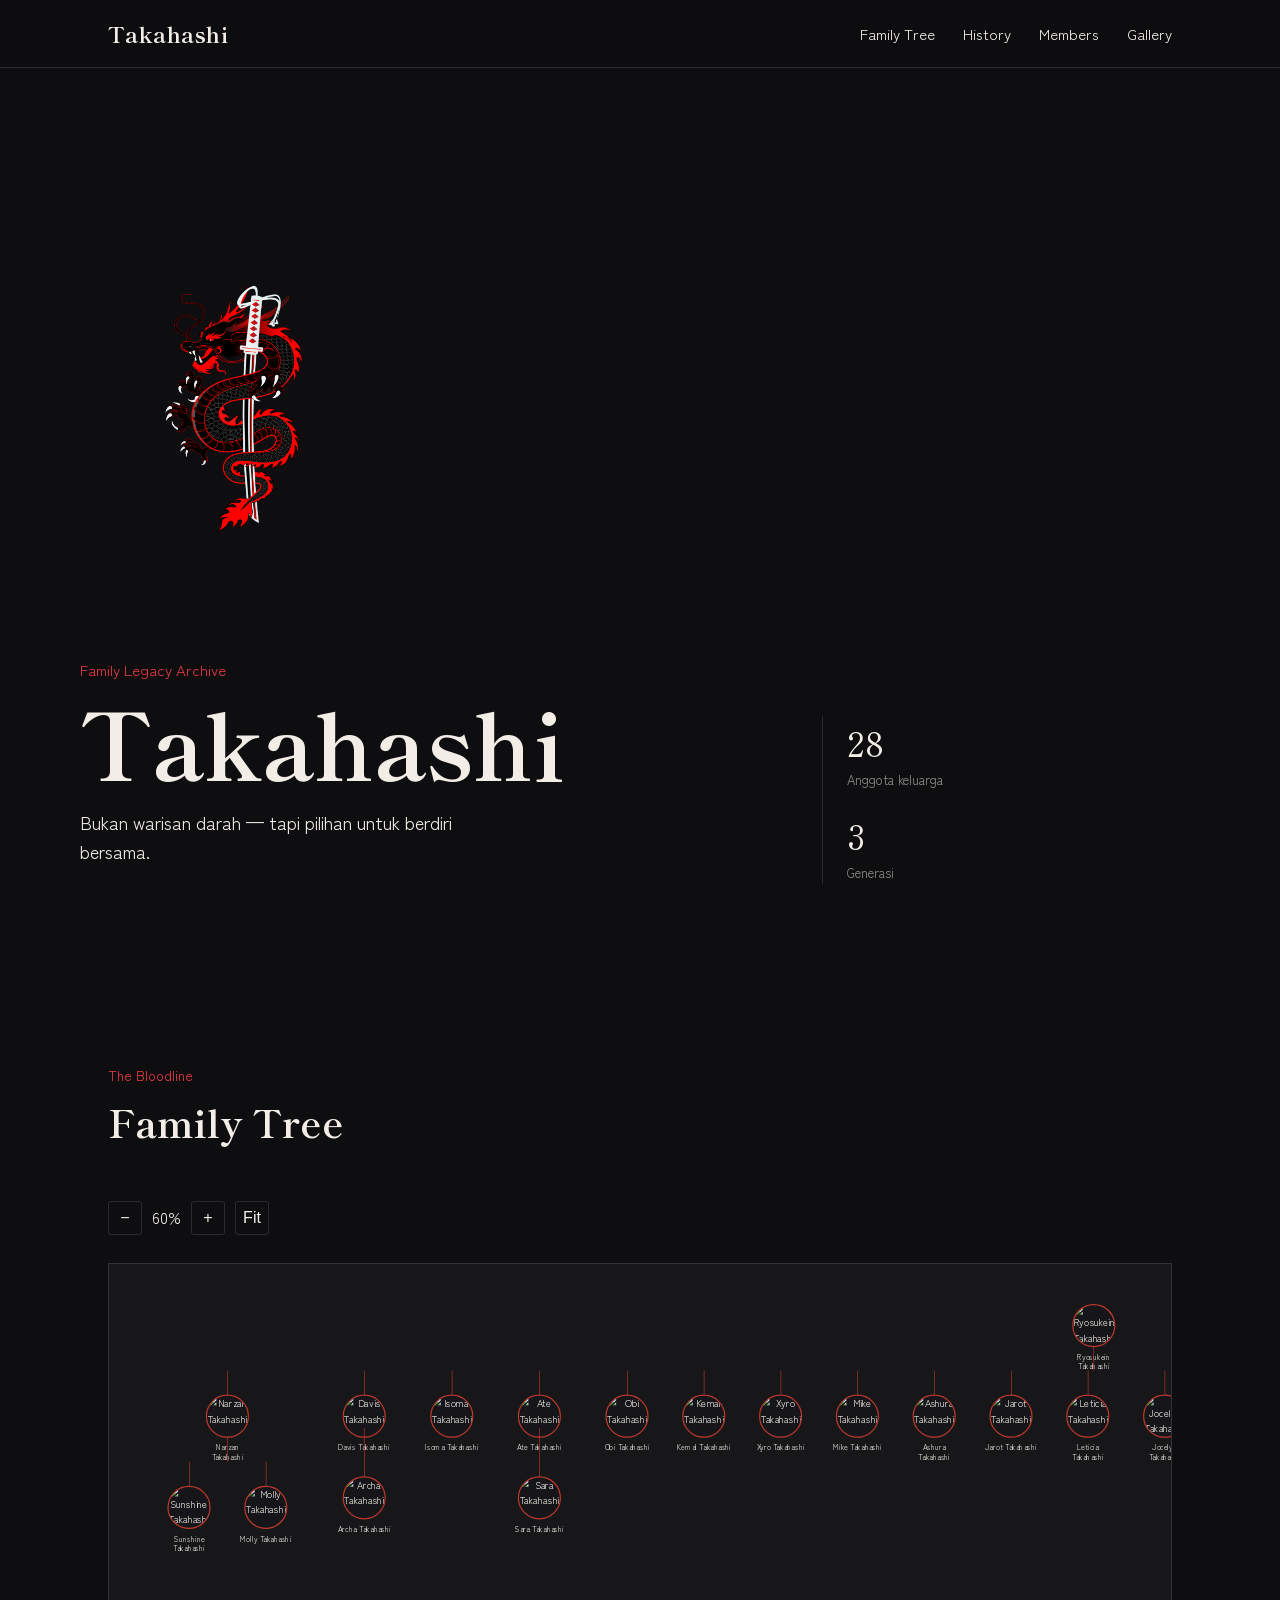
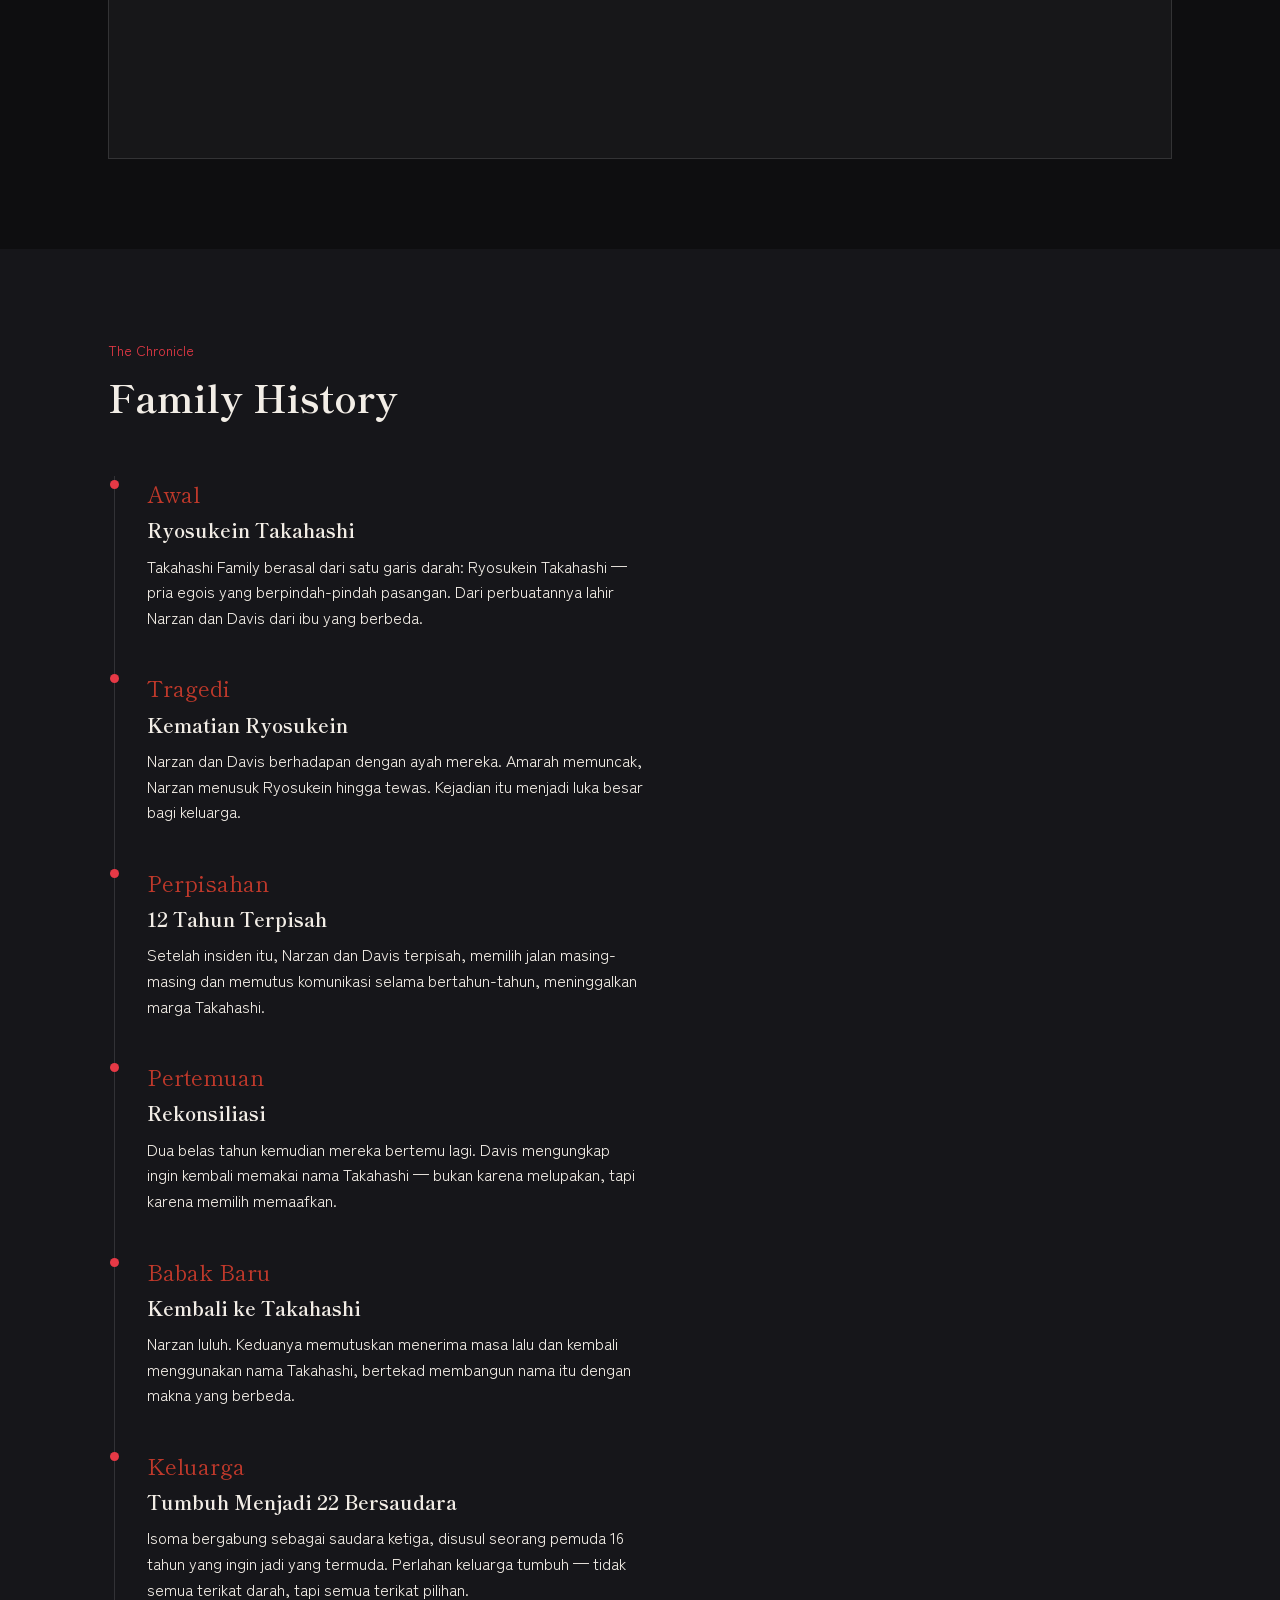
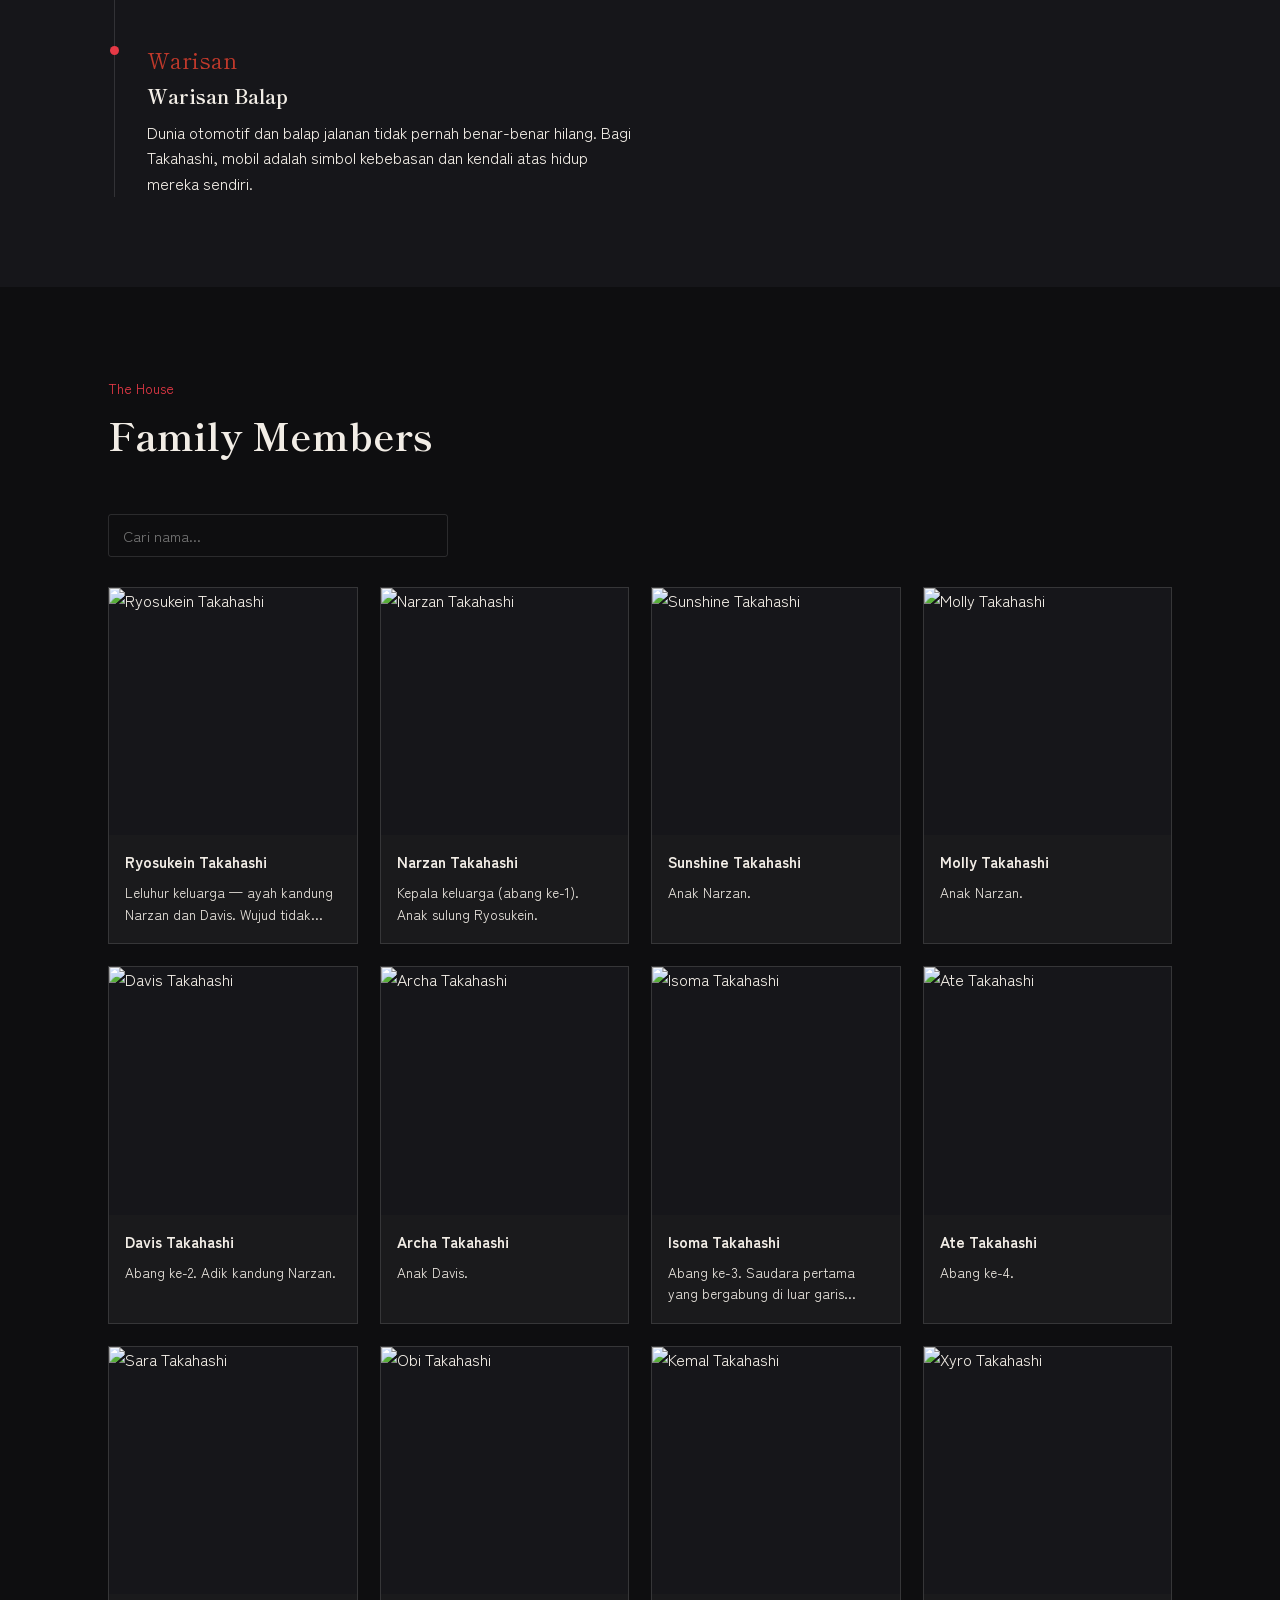
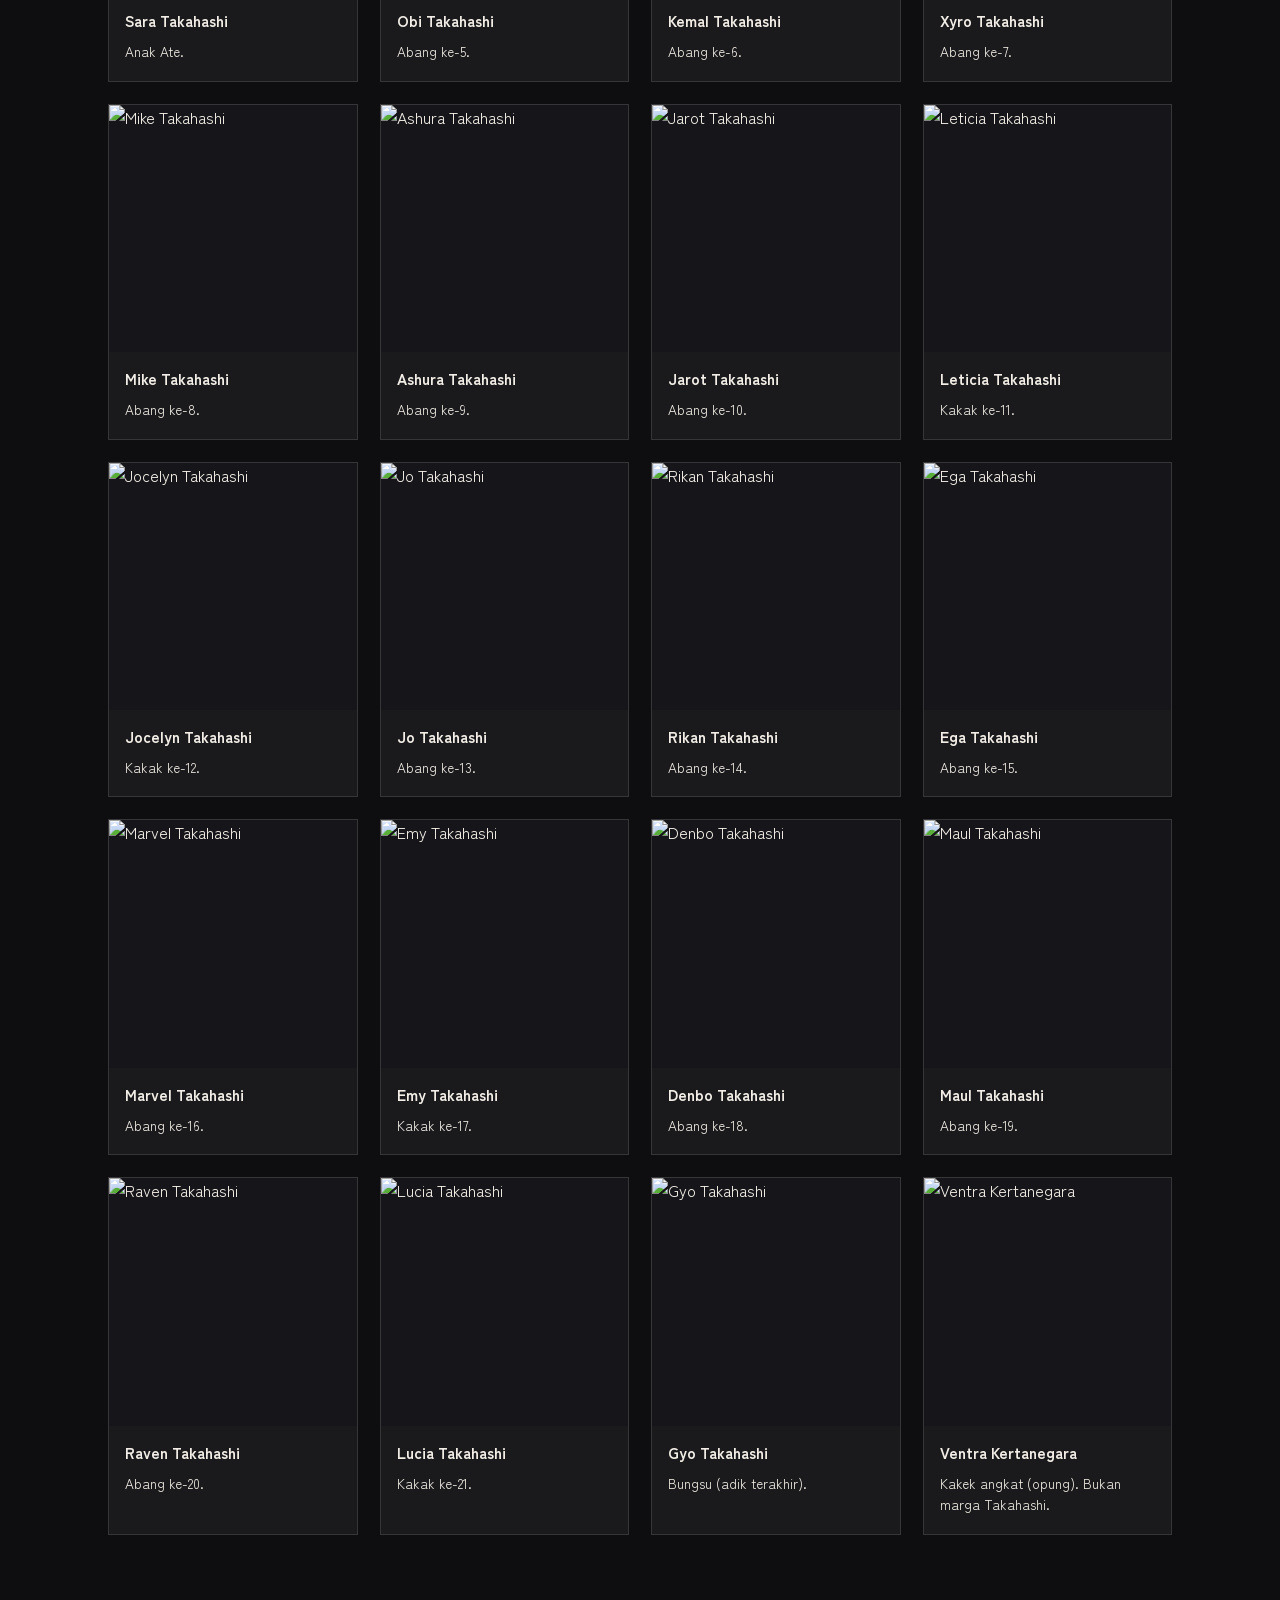
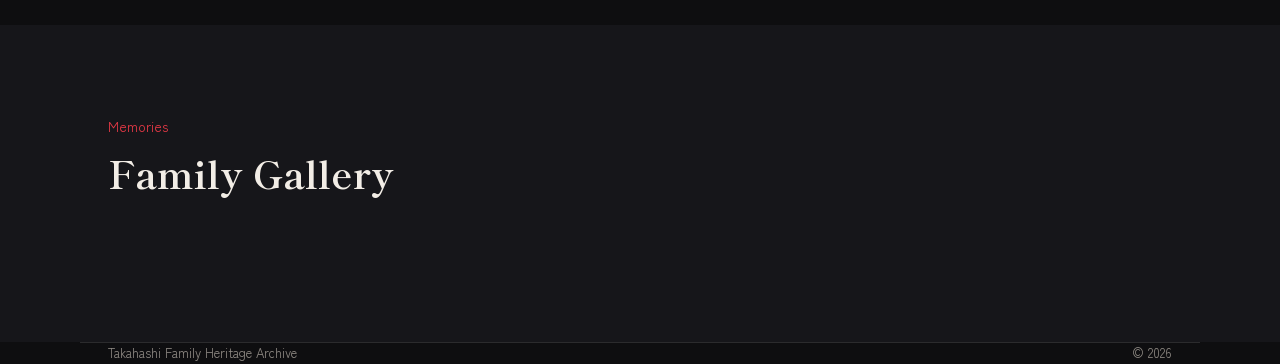
==== index.html @ 00a3cd81 "logo gede + fix tree" ====
<!doctype html>
<html lang="id">
<head>
  <meta charset="UTF-8" />
  <meta name="viewport" content="width=device-width, initial-scale=1.0" />
  <title>Takahashi — Family Legacy</title>
  <meta name="description" content="Silsilah, sejarah, dan galeri keluarga Takahashi." />
  <link rel="stylesheet" href="style.css" />
</head>
<body>

  <nav class="nav">
    <div class="wrap">
      <div class="brand" id="brand-name">Takahashi</div>
      <ul class="nav-links">
        <li><a href="#tree">Family Tree</a></li>
        <li><a href="#history">History</a></li>
        <li><a href="#members">Members</a></li>
        <li><a href="#gallery">Gallery</a></li>
      </ul>
    </div>
  </nav>

  <header class="hero wrap">
    <div>
      <div class="hero-crest" id="hero-crest">高</div>
      <img class="hero-crest-img" id="hero-crest-img" alt="Lambang keluarga" hidden />
      <video class="hero-logo-video" id="hero-logo-video" autoplay loop muted playsinline hidden></video>
      <div class="hero-eyebrow">Family Legacy Archive</div>
      <h1 id="hero-name">Takahashi</h1>
      <p class="tagline" id="hero-tagline"></p>
    </div>
    <div class="hero-stats">
      <div>
        <div class="stat-num" id="stat-members">0</div>
        <div class="stat-label">Anggota keluarga</div>
      </div>
      <div>
        <div class="stat-num" id="stat-generations">0</div>
        <div class="stat-label">Generasi</div>
      </div>
    </div>
  </header>

  <section id="tree">
    <div class="wrap">
      <div class="section-head">
        <div class="kicker">The Bloodline</div>
        <h2>Family Tree</h2>
      </div>
      <div class="tree-controls">
        <button id="zoom-out" aria-label="Perkecil">−</button>
        <span id="zoom-label">100%</span>
        <button id="zoom-in" aria-label="Perbesar">+</button>
        <button id="zoom-reset" aria-label="Reset zoom">Fit</button>
      </div>
      <div class="tree-scroll">
        <div class="tree-zoom" id="tree-zoom">
          <div id="tree-list"></div>
        </div>
      </div>
    </div>
  </section>

  <section id="history" class="alt">
    <div class="wrap">
      <div class="section-head">
        <div class="kicker">The Chronicle</div>
        <h2>Family History</h2>
      </div>
      <div class="timeline" id="history-list"></div>
    </div>
  </section>

  <section id="members">
    <div class="wrap">
      <div class="section-head">
        <div class="kicker">The House</div>
        <h2>Family Members</h2>
      </div>
      <div class="members-toolbar">
        <input type="text" id="member-search" placeholder="Cari nama..." />
      </div>
      <div class="members-grid" id="members-grid"></div>
    </div>
  </section>

  <section id="gallery" class="alt">
    <div class="wrap">
      <div class="section-head">
        <div class="kicker">Memories</div>
        <h2>Family Gallery</h2>
      </div>
      <div class="gallery-grid" id="gallery-grid"></div>
    </div>
  </section>

  <footer class="wrap">
    <div><span id="footer-name">Takahashi</span> Family Heritage Archive</div>
    <div>&copy; <span id="year"></span></div>
  </footer>

  <!-- Member detail modal -->
  <div class="overlay" id="member-overlay">
    <div class="modal" id="member-modal"></div>
  </div>

  <!-- Gallery lightbox -->
  <div class="overlay" id="gallery-overlay">
    <div class="modal lightbox" id="lightbox"></div>
  </div>

  <!-- Firebase CDN (compat) -->
  <script src="https://www.gstatic.com/firebasejs/10.13.1/firebase-app-compat.js"></script>
  <script src="https://www.gstatic.com/firebasejs/10.13.1/firebase-auth-compat.js"></script>
  <script src="https://www.gstatic.com/firebasejs/10.13.1/firebase-firestore-compat.js"></script>
  <script src="firebase-config.js"></script>
  <script src="data.js"></script>
  <script src="script.js"></script>
  <script>document.getElementById("year").textContent = new Date().getFullYear();</script>
</body>
</html>
---- style.css ----
@import url('https://fonts.googleapis.com/css2?family=Shippori+Mincho:wght@500;700&family=Zen+Kaku+Gothic+New:wght@400;500;700&display=swap');

:root {
  --ink: #f2ede6;
  --washi: #0e0e10;
  --washi-deep: #16161a;
  --indigo: #c0392b;
  --vermillion: #e63946;
  --stone: #8f8a84;
  --line: rgba(255, 255, 255, 0.12);
  --radius: 3px;
  --max-w: 1120px;
}

* { box-sizing: border-box; }

html { scroll-behavior: smooth; }

body {
  margin: 0;
  background: var(--washi);
  color: var(--ink);
  font-family: 'Zen Kaku Gothic New', sans-serif;
  line-height: 1.6;
}

h1, h2, h3, .brand { font-family: 'Shippori Mincho', serif; }

a { color: inherit; }

img { max-width: 100%; display: block; }

.wrap { max-width: var(--max-w); margin: 0 auto; padding: 0 28px; }

/* ---------- Nav ---------- */
.nav {
  position: sticky;
  top: 0;
  z-index: 40;
  background: rgba(14, 14, 16, 0.9);
  backdrop-filter: blur(6px);
  border-bottom: 1px solid var(--line);
}
.nav .wrap {
  display: flex;
  align-items: center;
  justify-content: space-between;
  padding-top: 16px;
  padding-bottom: 16px;
}
.brand { font-size: 22px; font-weight: 700; letter-spacing: 0.02em; }
.nav-links { display: flex; gap: 28px; list-style: none; margin: 0; padding: 0; }
.nav-links a {
  text-decoration: none;
  font-size: 15px;
  color: var(--ink);
  border-bottom: 1px solid transparent;
  padding-bottom: 2px;
  transition: border-color 0.2s ease;
}
.nav-links a:hover { border-color: var(--vermillion); }

/* ---------- Hero ---------- */
.hero {
  padding: 110px 0 90px;
  display: grid;
  grid-template-columns: 1.3fr 0.7fr;
  gap: 40px;
  align-items: end;
}
.hero-crest {
  width: 96px; height: 96px;
  border-radius: 50%;
  background: var(--vermillion);
  color: var(--washi);
  font-family: 'Shippori Mincho', serif;
  font-size: 46px;
  line-height: 96px;
  text-align: center;
  margin-bottom: 20px;
  box-shadow: 0 0 0 4px var(--washi), 0 0 0 5px var(--indigo);
}
.hero-crest-img {
  max-width: 340px;
  max-height: 460px;
  width: auto;
  height: auto;
  object-fit: contain;
  margin-bottom: 20px;
}
.hero-logo-video {
  width: 160px; height: 160px;
  object-fit: contain;
  margin-bottom: 20px;
}
.hero-eyebrow { color: var(--vermillion); font-size: 15px; margin-bottom: 14px; }
.hero h1 {
  font-size: clamp(48px, 8vw, 92px);
  line-height: 0.98;
  margin: 0 0 22px;
}
.hero p.tagline {
  font-size: 18px;
  max-width: 46ch;
  color: var(--ink);
}
.hero-stats {
  display: flex;
  flex-direction: column;
  gap: 18px;
  border-left: 1px solid var(--line);
  padding-left: 24px;
}
.hero-stats .stat-num { font-family: 'Shippori Mincho', serif; font-size: 34px; }
.hero-stats .stat-label { font-size: 13px; color: var(--stone); }

/* ---------- Sections ---------- */
section { padding: 90px 0; }
section.alt { background: var(--washi-deep); }
.section-head { margin-bottom: 48px; }
.section-head .kicker { color: var(--vermillion); font-size: 14px; margin-bottom: 6px; }
.section-head h2 { font-size: 38px; margin: 0; }

/* ---------- Tree ---------- */
.tree-controls {
  display: flex;
  align-items: center;
  gap: 10px;
  margin-bottom: 28px;
}
.tree-controls button {
  border: 1px solid var(--line);
  background: transparent;
  width: 34px;
  height: 34px;
  border-radius: var(--radius);
  cursor: pointer;
  font-size: 16px;
  color: var(--ink);
}
.tree-controls button:hover { border-color: var(--indigo); color: var(--indigo); }
.tree-scroll {
  overflow: auto;
  border: 1px solid var(--line);
  background: rgba(255,255,255,0.04);
  padding: 40px 20px;
}
.tree-zoom { transform-origin: top left; transition: transform 0.15s ease; }

.tree-list, .tree-list ul {
  list-style: none;
  margin: 0;
  padding: 0;
  display: flex;
  justify-content: center;
  min-width: max-content;
}
.tree-list ul { padding-top: 40px; }
.tree-list li {
  position: relative;
  display: flex;
  flex-direction: column;
  align-items: center;
  padding: 0 18px;
}
.tree-list li li::before {
  content: "";
  position: absolute;
  top: -40px;
  left: 50%;
  width: 1px;
  height: 40px;
  background: var(--indigo);
}
.tree-list > li > ul > li::after {
  content: "";
  position: absolute;
  top: -1px;
  height: 1px;
  background: var(--indigo);
}
.tree-list ul { position: relative; }
.tree-list ul::before {
  content: "";
  position: absolute;
  top: 0;
  left: 50%;
  width: 1px;
  height: 40px;
  background: var(--indigo);
  transform: translateX(-50%) translateY(-40px);
}

.unit { display: flex; align-items: center; gap: 4px; }
.unit .plus { color: var(--stone); font-size: 13px; padding: 0 2px; }

.node {
  width: 92px;
  text-align: center;
  cursor: pointer;
}
.node .photo-wrap {
  width: 72px;
  height: 72px;
  margin: 0 auto 8px;
  border-radius: 50%;
  overflow: hidden;
  border: 2px solid var(--indigo);
  position: relative;
  background: var(--washi-deep);
}
.node.deceased .photo-wrap { border-color: var(--stone); }
.node.deceased .photo-wrap img { filter: grayscale(1) contrast(0.95) brightness(1.02); }
.node .photo-wrap img { width: 100%; height: 100%; object-fit: cover; }
.node .seal {
  position: absolute;
  bottom: -2px;
  right: -2px;
  width: 18px;
  height: 18px;
  border-radius: 50%;
  background: var(--vermillion);
  border: 2px solid var(--washi);
}
.node .name { font-size: 12.5px; line-height: 1.25; }
.node .years { font-size: 11px; color: var(--stone); }

/* ---------- History ---------- */
.timeline { border-left: 1px solid var(--line); margin-left: 6px; }
.tl-item { position: relative; padding: 0 0 40px 32px; }
.tl-item::before {
  content: "";
  position: absolute;
  left: -5px;
  top: 4px;
  width: 9px;
  height: 9px;
  border-radius: 50%;
  background: var(--vermillion);
}
.tl-item .tl-year { font-family: 'Shippori Mincho', serif; font-size: 22px; color: var(--indigo); }
.tl-item h3 { margin: 4px 0 8px; font-size: 19px; }
.tl-item p { margin: 0; max-width: 62ch; color: var(--ink); }
.tl-item:last-child { padding-bottom: 0; }

/* ---------- Members ---------- */
.members-toolbar { margin-bottom: 30px; }
.members-toolbar input {
  width: 100%;
  max-width: 340px;
  padding: 10px 14px;
  border: 1px solid var(--line);
  background: transparent;
  font-family: inherit;
  font-size: 15px;
  border-radius: var(--radius);
}
.members-grid {
  display: grid;
  grid-template-columns: repeat(auto-fill, minmax(210px, 1fr));
  gap: 22px;
}
.card {
  border: 1px solid var(--line);
  background: rgba(255,255,255,0.05);
  cursor: pointer;
  overflow: hidden;
}
.card .thumb { width: 100%; aspect-ratio: 1; overflow: hidden; background: var(--washi-deep); }
.card .thumb img { width: 100%; height: 100%; object-fit: cover; }
.card.deceased .thumb img { filter: grayscale(1); }
.card .card-body { padding: 14px 16px 18px; }
.card .card-name { font-weight: 700; font-size: 15.5px; margin-bottom: 2px; }
.card .card-years { font-size: 13px; color: var(--stone); margin-bottom: 8px; }
.card .card-bio { font-size: 13.5px; color: var(--ink); display: -webkit-box; -webkit-line-clamp: 2; -webkit-box-orient: vertical; overflow: hidden; }

/* ---------- Gallery ---------- */
.gallery-grid {
  columns: 3 220px;
  column-gap: 16px;
}
.gallery-item {
  break-inside: avoid;
  margin-bottom: 16px;
  cursor: pointer;
  position: relative;
  overflow: hidden;
  border: 1px solid var(--line);
}
.gallery-item img { width: 100%; display: block; transition: transform 0.3s ease; }
.gallery-item:hover img { transform: scale(1.04); }
.gallery-item .cap {
  position: absolute; inset: auto 0 0 0;
  background: linear-gradient(0deg, rgba(28,27,26,0.75), transparent);
  color: #fff;
  font-size: 12.5px;
  padding: 18px 10px 8px;
}

/* ---------- Modal ---------- */
.overlay {
  position: fixed; inset: 0;
  background: rgba(28,27,26,0.55);
  display: none;
  align-items: center;
  justify-content: center;
  padding: 24px;
  z-index: 100;
}
.overlay.open { display: flex; }
.modal {
  background: var(--washi);
  max-width: 480px;
  width: 100%;
  padding: 32px;
  position: relative;
  border-top: 3px solid var(--vermillion);
}
.modal .close-btn {
  position: absolute; top: 14px; right: 16px;
  background: none; border: none; font-size: 20px; cursor: pointer; color: var(--stone);
}
.modal .modal-photo {
  width: 96px; height: 96px; border-radius: 50%; overflow: hidden;
  margin-bottom: 16px; border: 2px solid var(--indigo);
}
.modal.deceased .modal-photo { border-color: var(--stone); }
.modal.deceased .modal-photo img { filter: grayscale(1); }
.modal .modal-photo img { width: 100%; height: 100%; object-fit: cover; }
.modal h3 { font-size: 24px; margin: 0 0 4px; }
.modal .modal-years { color: var(--stone); font-size: 14px; margin-bottom: 4px; }
.modal .modal-status { color: var(--vermillion); font-size: 13px; margin-bottom: 14px; }
.modal .modal-bio { font-size: 15px; }

.lightbox img { max-width: 90vw; max-height: 82vh; border: none; }
.lightbox .cap { position: static; background: none; color: var(--ink); text-align: center; margin-top: 10px; font-size: 14px; }

/* ---------- Footer ---------- */
footer {
  border-top: 1px solid var(--line);
  padding: 36px 0;
  font-size: 13px;
  color: var(--stone);
  display: flex;
  justify-content: space-between;
}

/* ---------- Responsive ---------- */
@media (max-width: 760px) {
  .hero { grid-template-columns: 1fr; }
  .hero-stats { flex-direction: row; border-left: none; border-top: 1px solid var(--line); padding: 18px 0 0; gap: 28px; }
  .nav-links { gap: 16px; }
  .nav-links a { font-size: 13px; }
  .gallery-grid { columns: 2 160px; }
  footer { flex-direction: column; gap: 6px; }
}

@media (prefers-reduced-motion: reduce) {
  html { scroll-behavior: auto; }
  * { transition: none !important; }
}

:focus-visible { outline: 2px solid var(--indigo); outline-offset: 2px; }
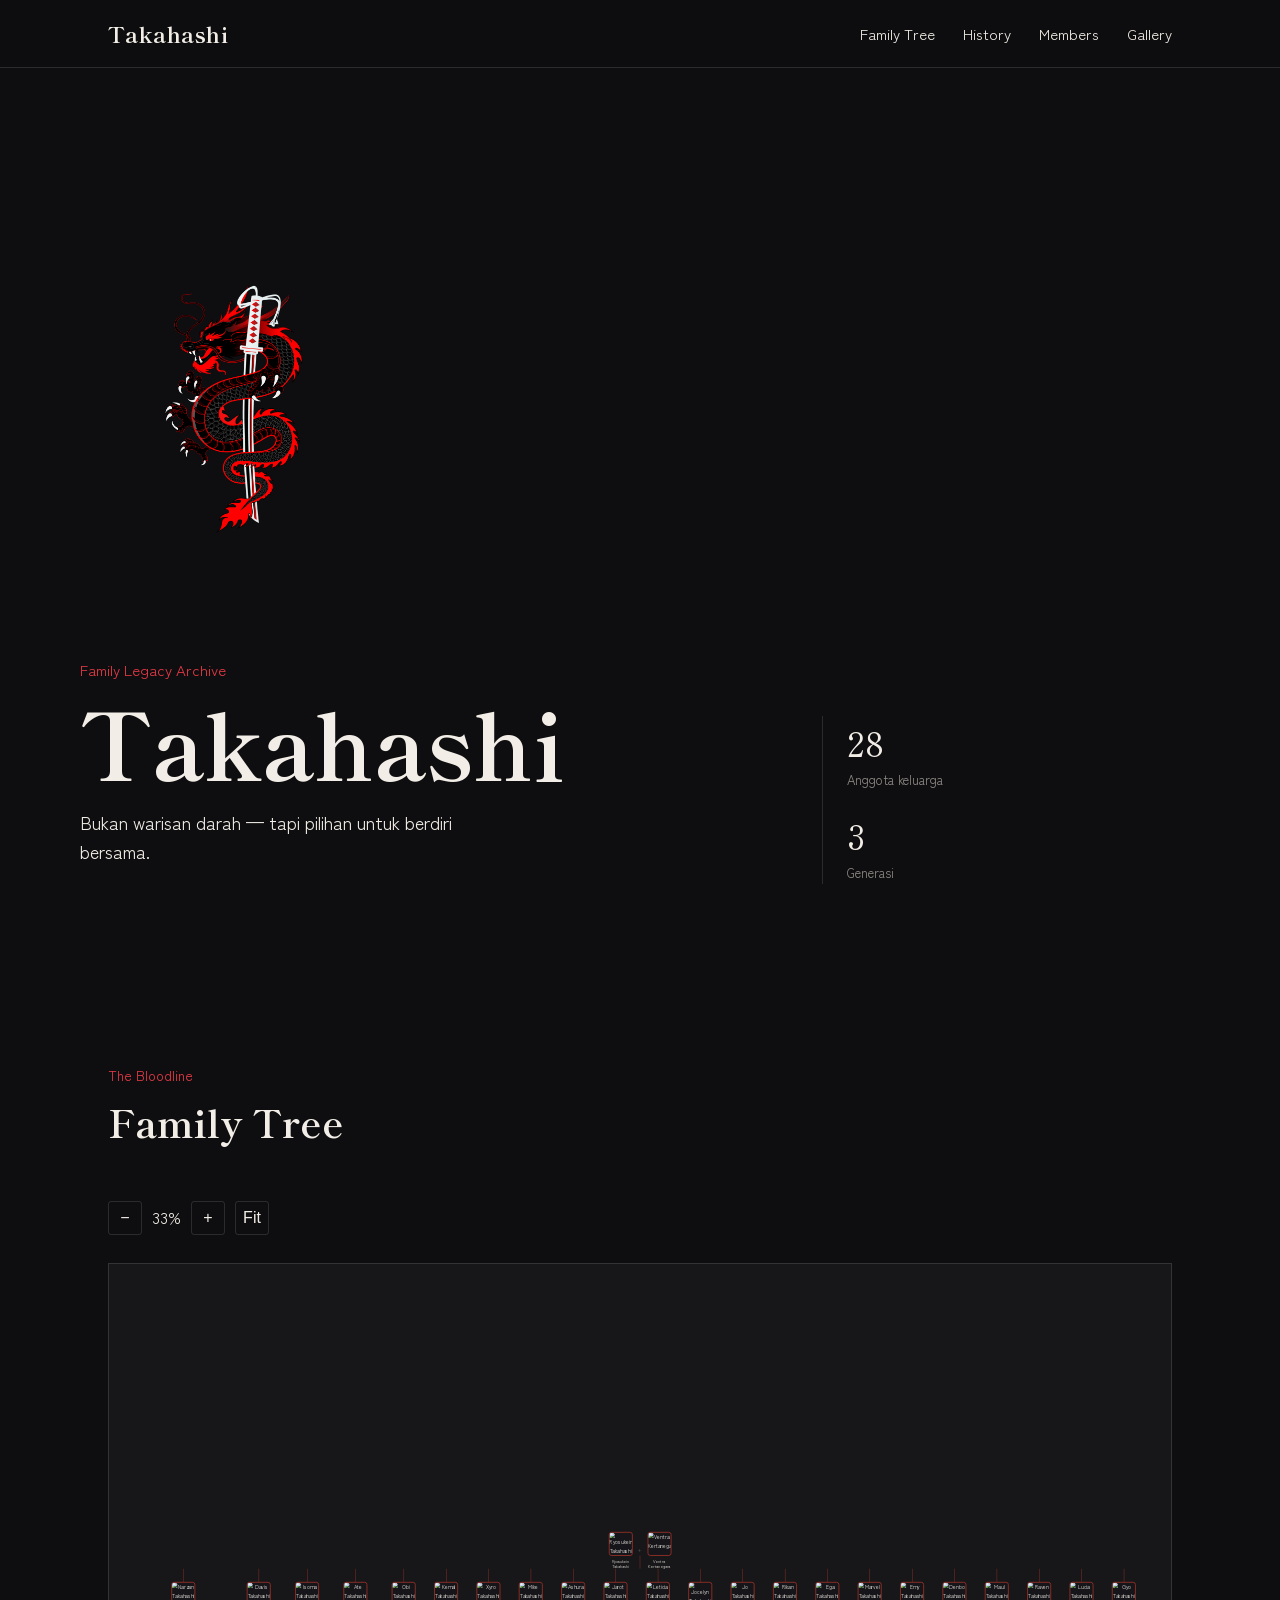
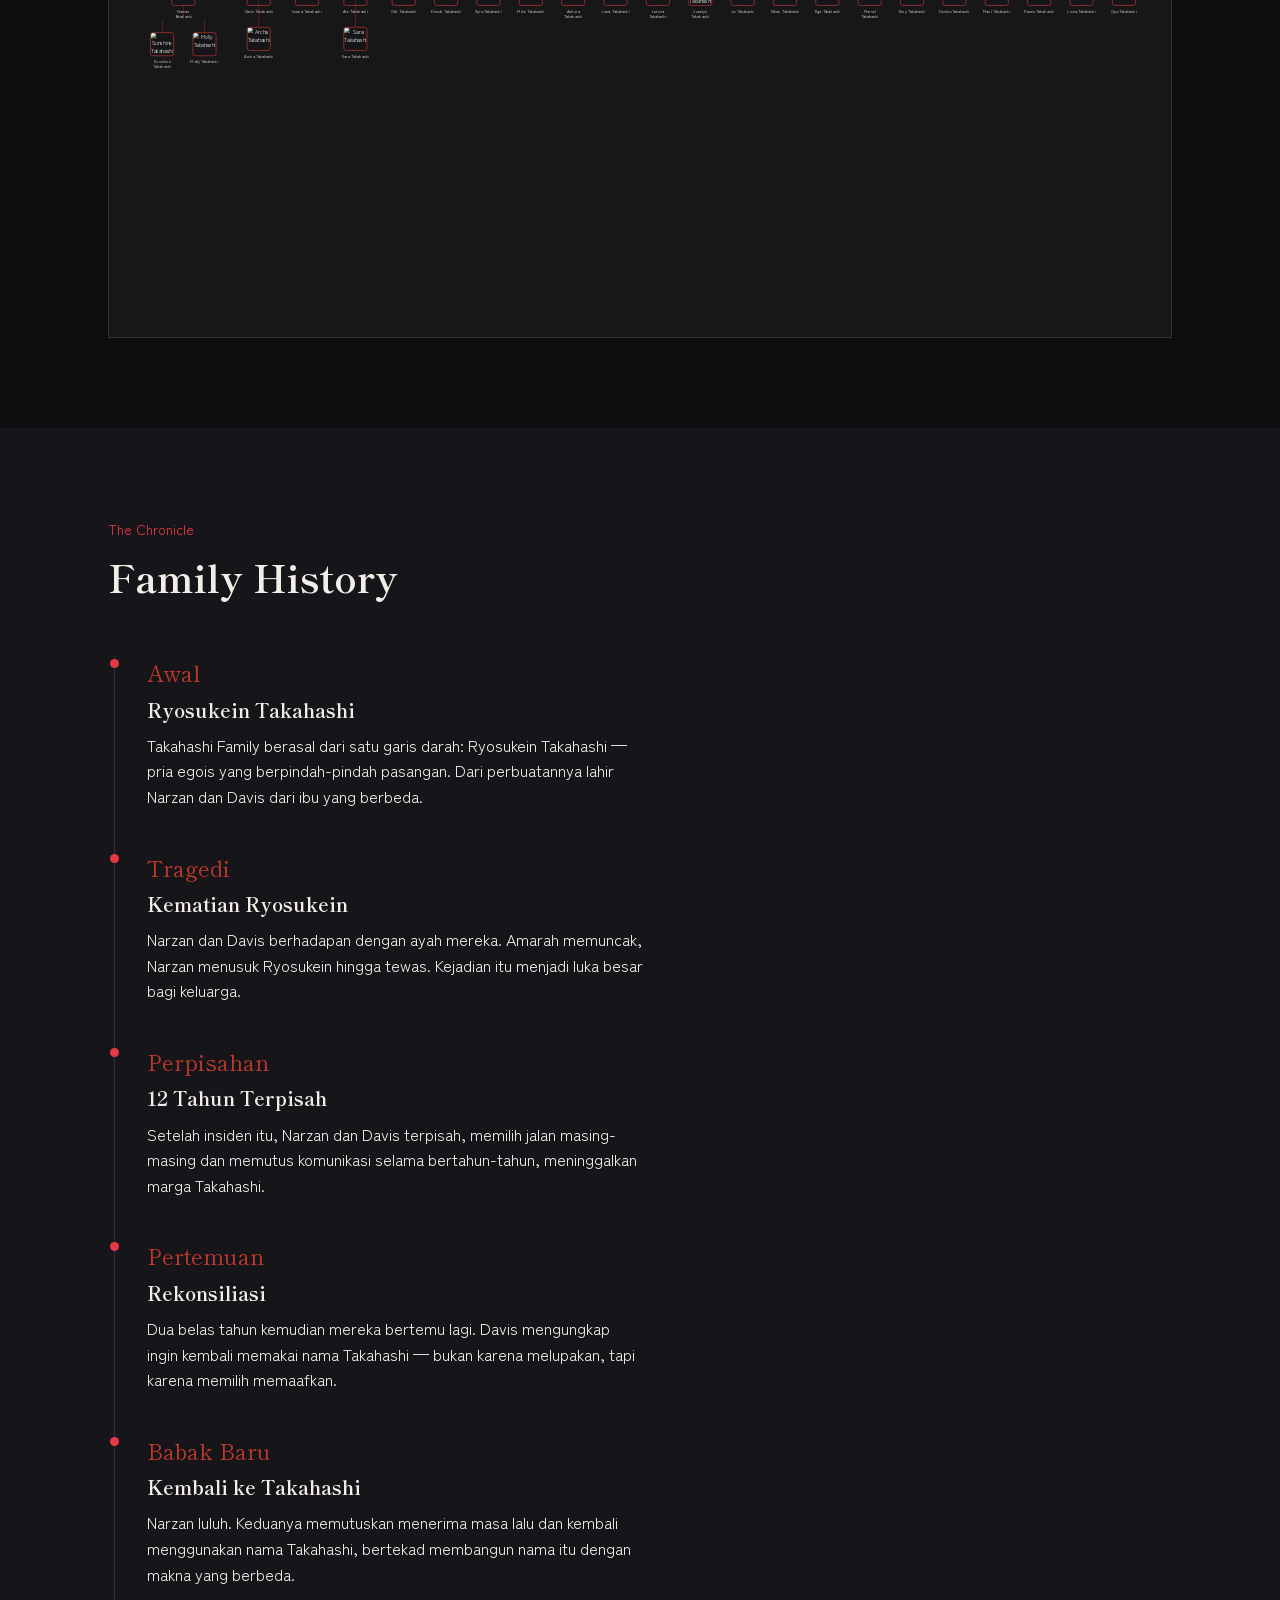
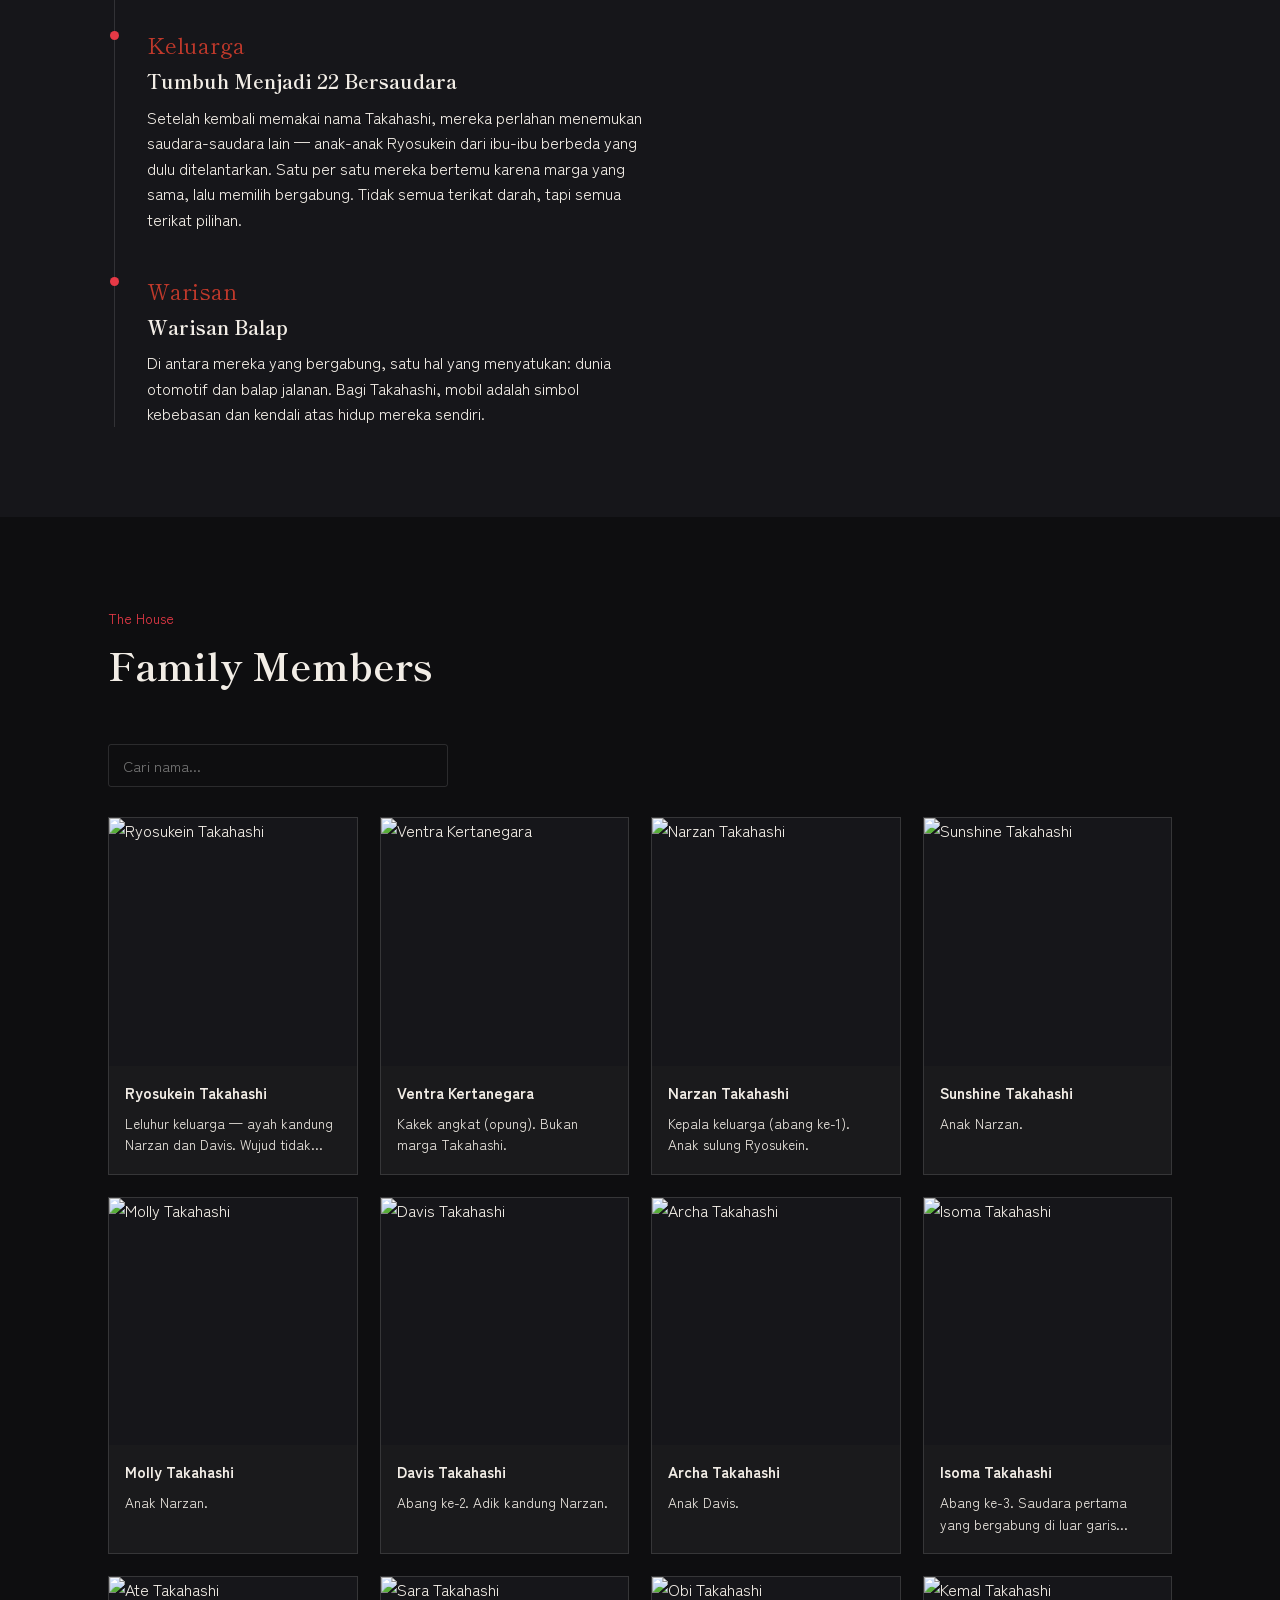
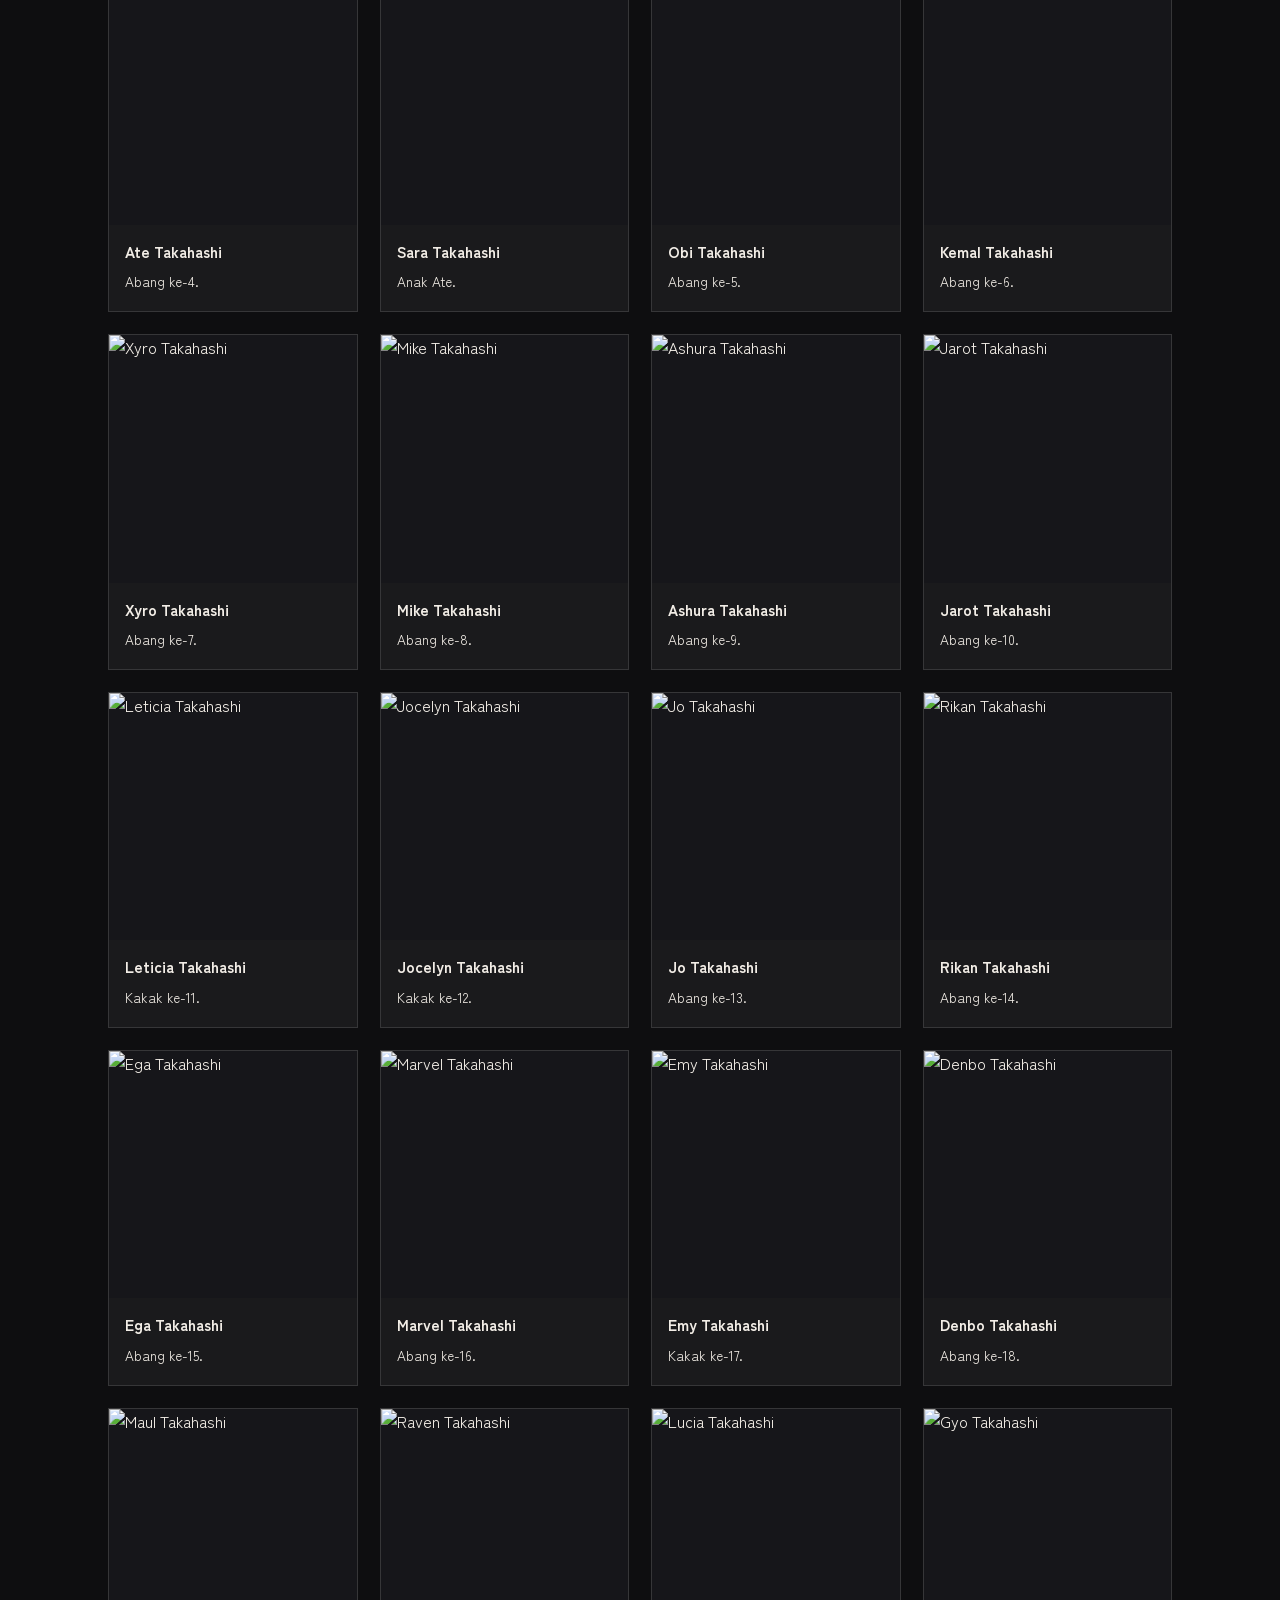
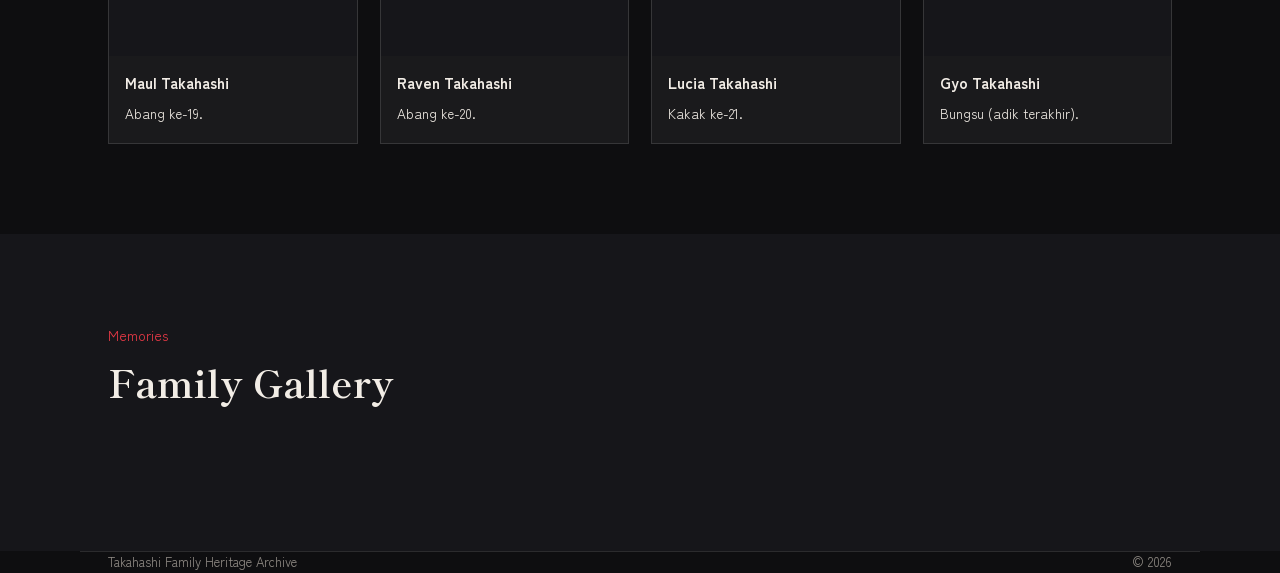
==== commit e3650037: "up" ====
--- a/index.html
+++ b/index.html
@@ -3,8 +3,9 @@
 <head>
   <meta charset="UTF-8" />
   <meta name="viewport" content="width=device-width, initial-scale=1.0" />
-  <title>Takahashi — Family Legacy</title>
+  <title>Takahashi Family</title>
   <meta name="description" content="Silsilah, sejarah, dan galeri keluarga Takahashi." />
+  <link rel="icon" type="image/png" href="assets/favicon.png" />
   <link rel="stylesheet" href="style.css" />
 </head>
 <body>
--- a/style.css
+++ b/style.css
@@ -140,12 +140,22 @@
 }
 .tree-controls button:hover { border-color: var(--indigo); color: var(--indigo); }
 .tree-scroll {
-  overflow: auto;
+  position: relative;
+  overflow: hidden;
   border: 1px solid var(--line);
   background: rgba(255,255,255,0.04);
-  padding: 40px 20px;
-}
-.tree-zoom { transform-origin: top left; transition: transform 0.15s ease; }
+  height: 75vh;
+  min-height: 480px;
+  cursor: grab;
+  touch-action: none;
+}
+.tree-scroll.dragging { cursor: grabbing; }
+.tree-zoom {
+  position: absolute;
+  top: 0;
+  left: 0;
+  transform-origin: 0 0;
+}
 
 .tree-list, .tree-list ul {
   list-style: none;
@@ -203,7 +213,7 @@
   width: 72px;
   height: 72px;
   margin: 0 auto 8px;
-  border-radius: 50%;
+  border-radius: 8px;
   overflow: hidden;
   border: 2px solid var(--indigo);
   position: relative;
@@ -321,7 +331,7 @@
   background: none; border: none; font-size: 20px; cursor: pointer; color: var(--stone);
 }
 .modal .modal-photo {
-  width: 96px; height: 96px; border-radius: 50%; overflow: hidden;
+  width: 96px; height: 96px; border-radius: 8px; overflow: hidden;
   margin-bottom: 16px; border: 2px solid var(--indigo);
 }
 .modal.deceased .modal-photo { border-color: var(--stone); }
